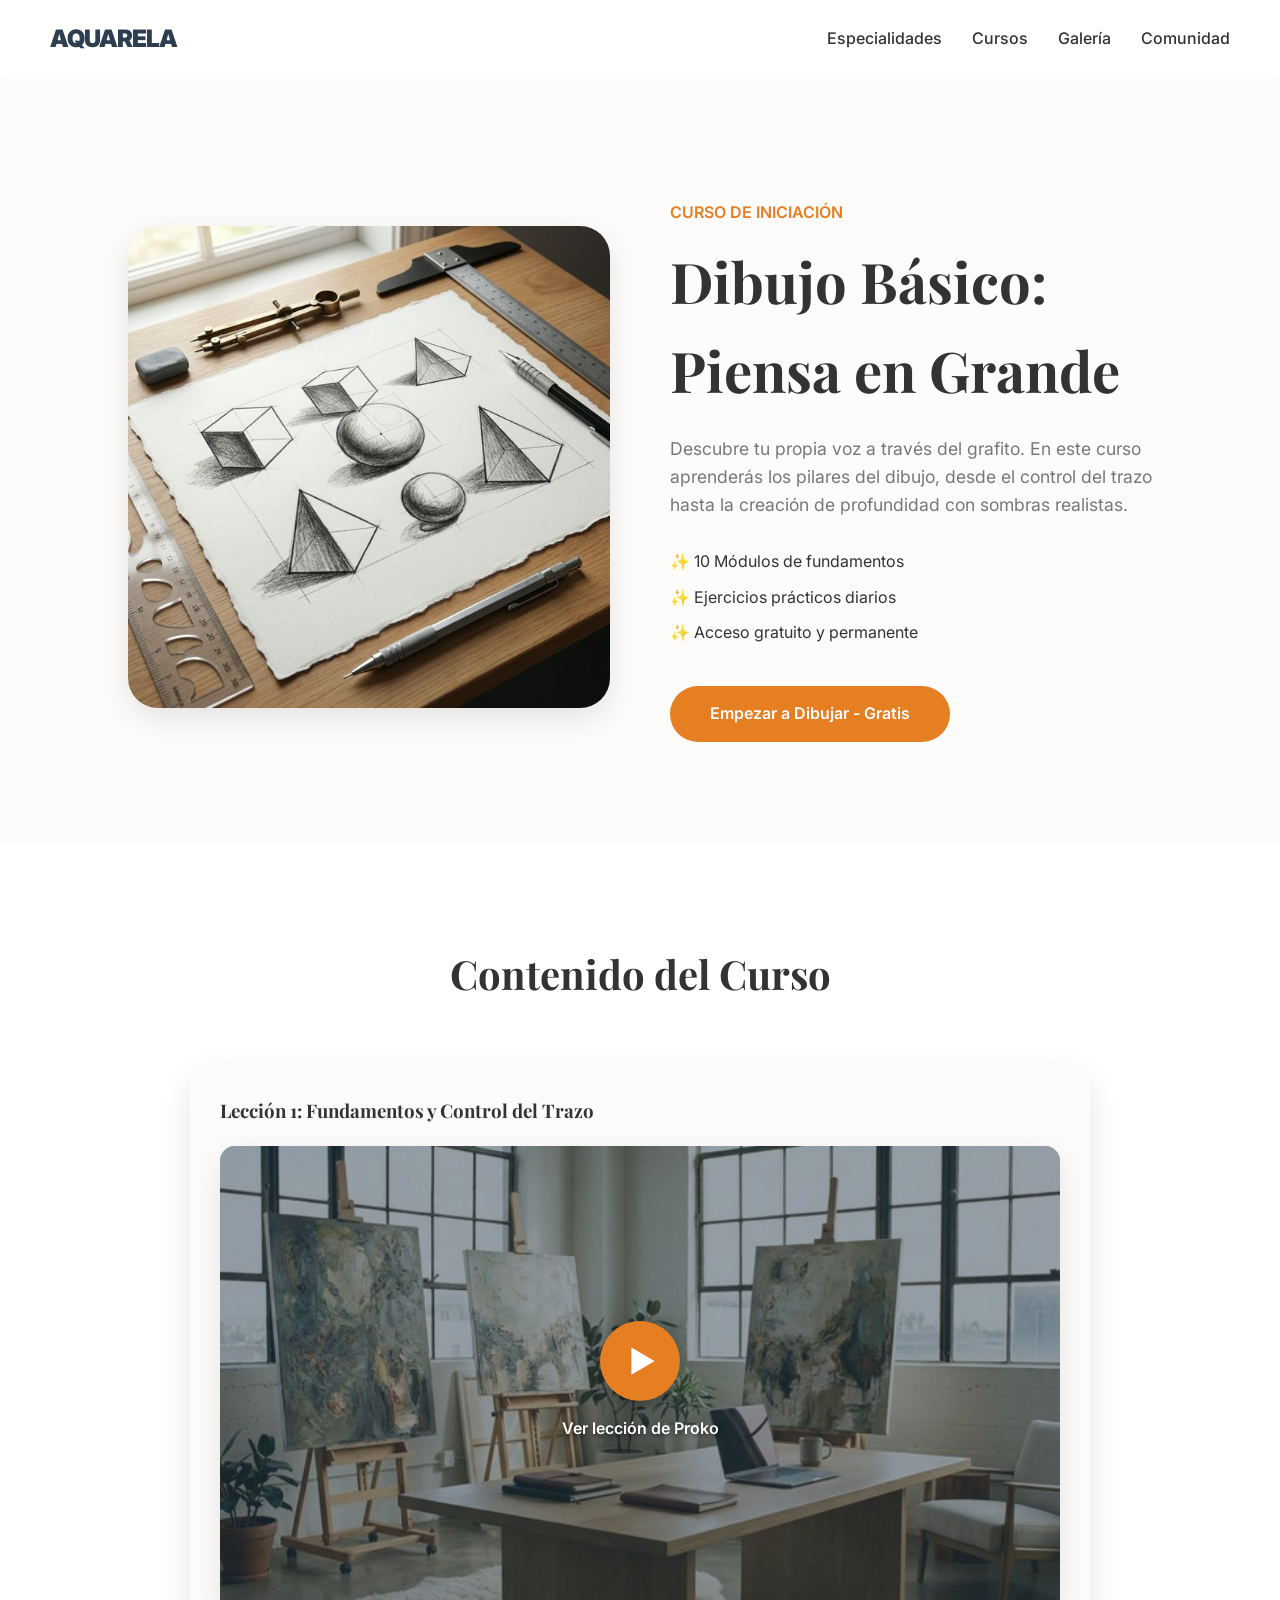
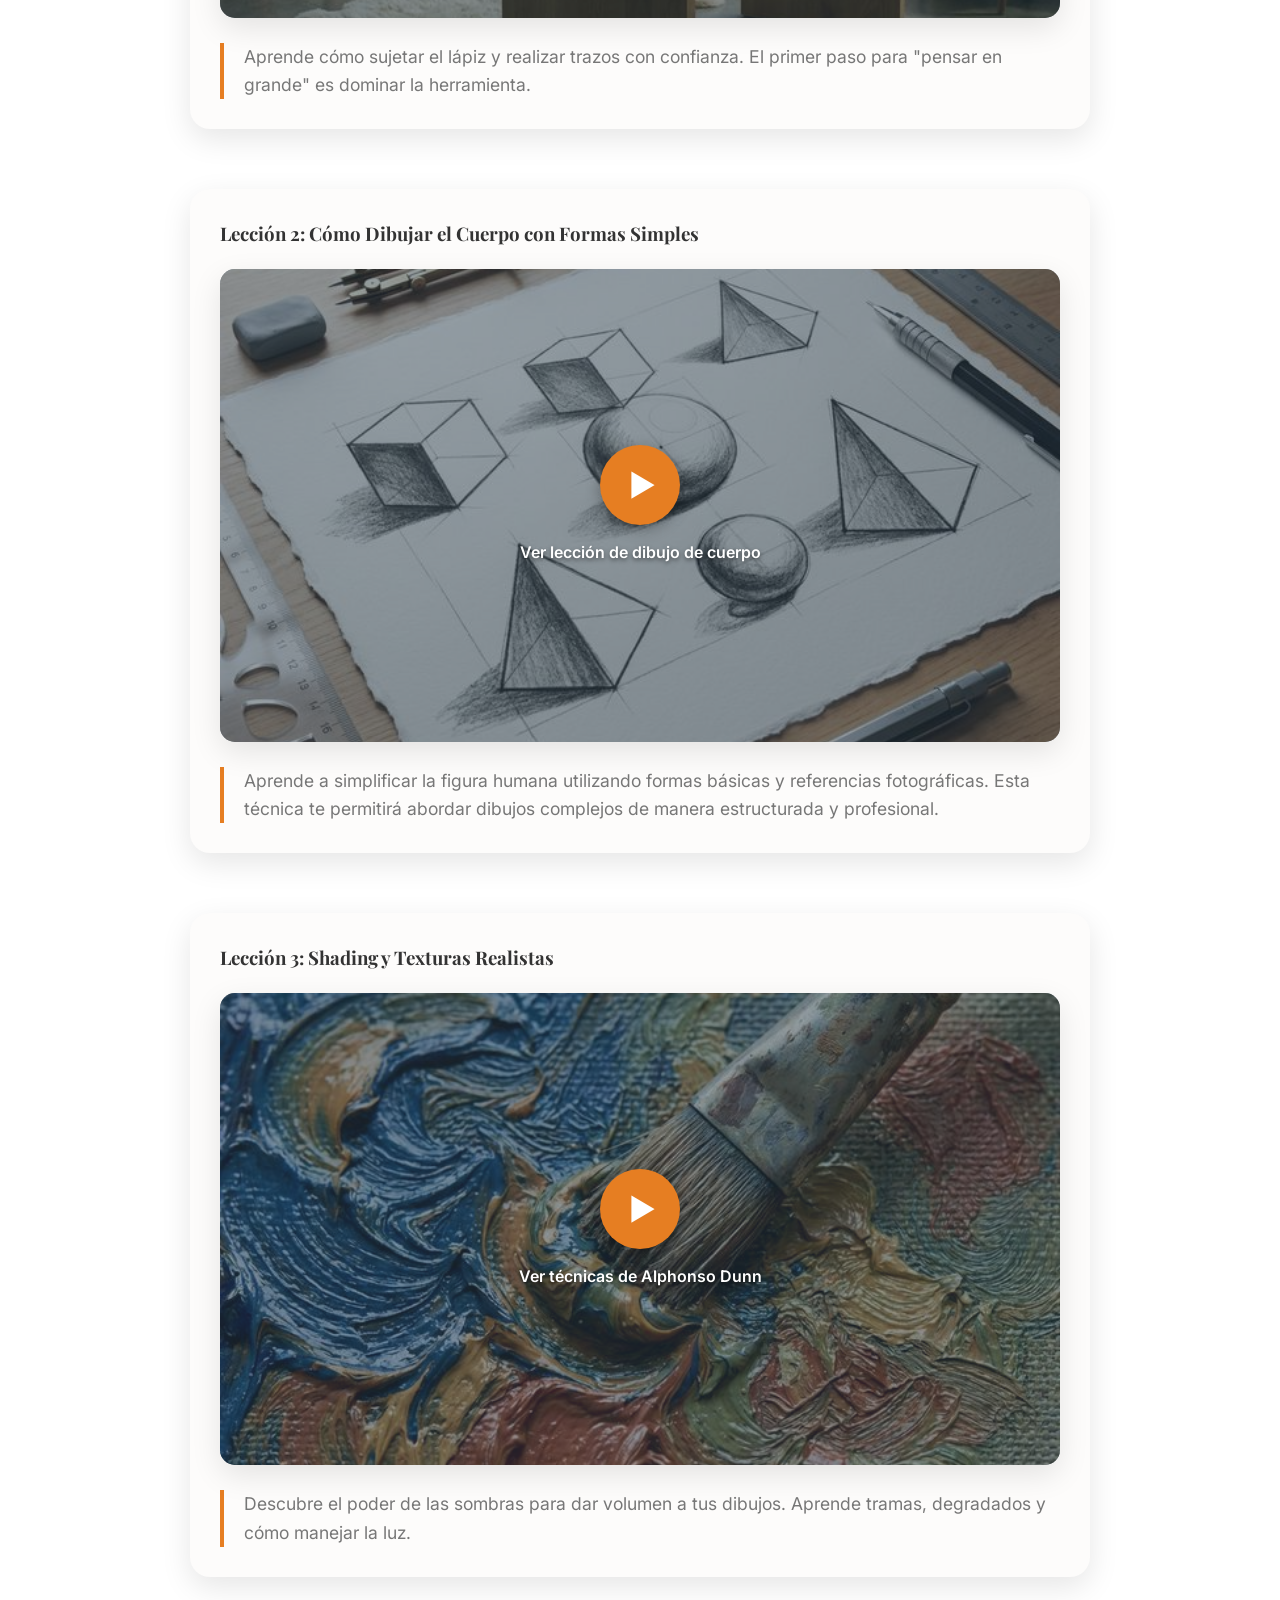
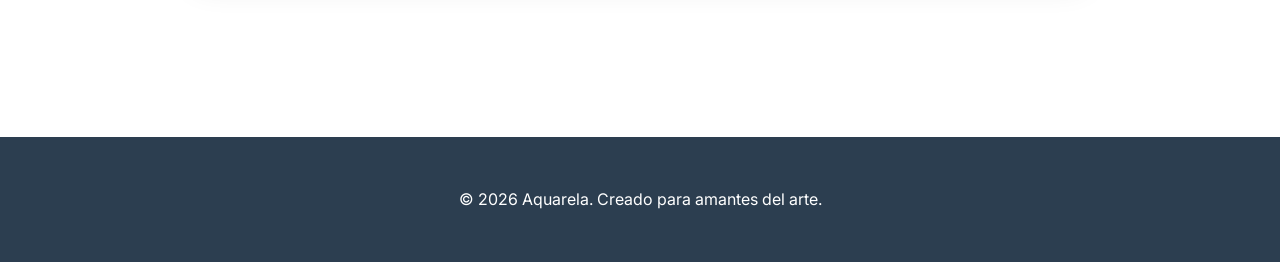
==== courses/drawing.html @ 371cc71f "initial commit" ====
<!DOCTYPE html>
<html lang="es">

<head>
    <meta charset="UTF-8">
    <meta name="viewport" content="width=device-width, initial-scale=1.0">
    <title>Curso de Dibujo Básico - Aquarela</title>
    <link rel="preconnect" href="https://fonts.googleapis.com">
    <link rel="preconnect" href="https://fonts.gstatic.com" crossorigin>
    <link
        href="https://fonts.googleapis.com/css2?family=Inter:wght@300;400;500;600;700&family=Playfair+Display:ital,wght@0,700;1,700&display=swap"
        rel="stylesheet">
    <link rel="stylesheet" href="../styles.css">
</head>

<body>

    <header id="main-header" class="scrolled">
        <a href="../index.html" class="logo">AQUARELA</a>
        <nav>
            <ul>
                <li><a href="../index.html#especialidades">Especialidades</a></li>
                <li><a href="index.html">Cursos</a></li>
                <li><a href="../index.html#galeria">Galería</a></li>
                <li><a href="../index.html#comunidad">Comunidad</a></li>
            </ul>
        </nav>
    </header>

    <main style="margin-top: 100px;">
        <section class="section">
            <div style="display: grid; grid-template-columns: 1fr 1fr; gap: 60px; align-items: center;">
                <div class="reveal active">
                    <img src="../assets/basic_drawing_preview_1771701369915.png" alt="Dibujo Básico"
                        style="width: 100%; border-radius: 30px; box-shadow: var(--shadow);">
                </div>
                <div class="reveal active">
                    <span style="color: var(--accent-color); font-weight: 600; text-transform: uppercase;">Curso de
                        Iniciación</span>
                    <h1 style="font-size: 3.5rem; margin: 10px 0 20px;">Dibujo Básico: Piensa en Grande</h1>
                    <p style="font-size: 1.1rem; color: var(--light-text); margin-bottom: 30px;">
                        Descubre tu propia voz a través del grafito. En este curso aprenderás los pilares del dibujo,
                        desde el control del trazo hasta la creación de profundidad con sombras realistas.
                    </p>
                    <ul style="list-style: none; margin-bottom: 40px;">
                        <li style="margin-bottom: 10px;">✨ 10 Módulos de fundamentos</li>
                        <li style="margin-bottom: 10px;">✨ Ejercicios prácticos diarios</li>
                        <li style="margin-bottom: 10px;">✨ Acceso gratuito y permanente</li>
                    </ul>
                    <a href="#contenido" class="cta-button">Empezar a Dibujar - Gratis</a>
                </div>
            </div>
        </section>

        <section id="contenido" class="section" style="background: white;">
            <h2 class="section-title">Contenido del Curso</h2>

            <div style="max-width: 900px; margin: 0 auto;">
                <!-- Lección 1 -->
                <div
                    style="margin-bottom: 60px; padding: 30px; background: #fdfcfb; border-radius: 20px; box-shadow: var(--shadow);">
                    <h3 style="margin-bottom: 20px;">Lección 1: Fundamentos y Control del Trazo</h3>
                    <a href="https://www.youtube.com/watch?v=tx5kJvI14Jg" target="_blank"
                        style="text-decoration: none; display: block;">
                        <div
                            style="width: 100%; aspect-ratio: 16/9; margin-bottom: 25px; border-radius: 15px; overflow: hidden; box-shadow: var(--shadow); background: #2c3e50; position: relative; display: flex; align-items: center; justify-content: center; color: white;">
                            <img src="../assets/art_hero_studio_1771701043403.png" alt="Miniatura Lección 1"
                                style="position: absolute; width: 100%; height: 100%; object-fit: cover; opacity: 0.5;">
                            <div style="z-index: 10; text-align: center;">
                                <div
                                    style="width: 80px; height: 80px; background: var(--accent-color); border-radius: 50%; display: flex; align-items: center; justify-content: center; margin: 0 auto 15px; transition: var(--transition); box-shadow: 0 4px 15px rgba(0,0,0,0.3);">
                                    <span style="font-size: 30px; margin-left: 5px;">▶</span>
                                </div>
                                <p style="font-weight: 600; text-shadow: 0 2px 4px rgba(0,0,0,0.5);">Ver lección de
                                    Proko</p>
                            </div>
                        </div>
                    </a>
                    <p
                        style="color: var(--light-text); font-size: 1.1rem; border-left: 4px solid var(--accent-color); padding-left: 20px;">
                        Aprende cómo sujetar el lápiz y realizar trazos con confianza. El primer paso para "pensar en
                        grande" es dominar la herramienta.
                    </p>
                </div>

                <!-- Lección 2 -->
                <div
                    style="margin-bottom: 60px; padding: 30px; background: #fdfcfb; border-radius: 20px; box-shadow: var(--shadow);">
                    <h3 style="margin-bottom: 20px;">Lección 2: Cómo Dibujar el Cuerpo con Formas Simples</h3>
                    <a href="https://www.youtube.com/watch?v=EdrBrMxY47k" target="_blank"
                        style="text-decoration: none; display: block;">
                        <div
                            style="width: 100%; aspect-ratio: 16/9; margin-bottom: 25px; border-radius: 15px; overflow: hidden; box-shadow: var(--shadow); background: #2c3e50; position: relative; display: flex; align-items: center; justify-content: center; color: white;">
                            <img src="../assets/basic_drawing_preview_1771701369915.png" alt="Miniatura Lección 2"
                                style="position: absolute; width: 100%; height: 100%; object-fit: cover; opacity: 0.5;">
                            <div style="z-index: 10; text-align: center;">
                                <div
                                    style="width: 80px; height: 80px; background: var(--accent-color); border-radius: 50%; display: flex; align-items: center; justify-content: center; margin: 0 auto 15px; transition: var(--transition); box-shadow: 0 4px 15px rgba(0,0,0,0.3);">
                                    <span style="font-size: 30px; margin-left: 5px;">▶</span>
                                </div>
                                <p style="font-weight: 600; text-shadow: 0 2px 4px rgba(0,0,0,0.5);">Ver lección de
                                    dibujo de cuerpo</p>
                            </div>
                        </div>
                    </a>
                    <p
                        style="color: var(--light-text); font-size: 1.1rem; border-left: 4px solid var(--accent-color); padding-left: 20px;">
                        Aprende a simplificar la figura humana utilizando formas básicas y referencias fotográficas.
                        Esta técnica te permitirá abordar dibujos complejos de manera estructurada y profesional.
                    </p>
                </div>

                <!-- Lección 3 -->
                <div
                    style="margin-bottom: 60px; padding: 30px; background: #fdfcfb; border-radius: 20px; box-shadow: var(--shadow);">
                    <h3 style="margin-bottom: 20px;">Lección 3: Shading y Texturas Realistas</h3>
                    <a href="https://www.youtube.com/watch?v=2lUL-3TvzxU" target="_blank"
                        style="text-decoration: none; display: block;">
                        <div
                            style="width: 100%; aspect-ratio: 16/9; margin-bottom: 25px; border-radius: 15px; overflow: hidden; box-shadow: var(--shadow); background: #2c3e50; position: relative; display: flex; align-items: center; justify-content: center; color: white;">
                            <img src="../assets/traditional_painting_preview_1771701074046.png"
                                alt="Miniatura Lección 3"
                                style="position: absolute; width: 100%; height: 100%; object-fit: cover; opacity: 0.5;">
                            <div style="z-index: 10; text-align: center;">
                                <div
                                    style="width: 80px; height: 80px; background: var(--accent-color); border-radius: 50%; display: flex; align-items: center; justify-content: center; margin: 0 auto 15px; transition: var(--transition); box-shadow: 0 4px 15px rgba(0,0,0,0.3);">
                                    <span style="font-size: 30px; margin-left: 5px;">▶</span>
                                </div>
                                <p style="font-weight: 600; text-shadow: 0 2px 4px rgba(0,0,0,0.5);">Ver técnicas de
                                    Alphonso Dunn</p>
                            </div>
                        </div>
                    </a>
                    <p
                        style="color: var(--light-text); font-size: 1.1rem; border-left: 4px solid var(--accent-color); padding-left: 20px;">
                        Descubre el poder de las sombras para dar volumen a tus dibujos. Aprende tramas, degradados y
                        cómo manejar la luz.
                    </p>
                </div>
            </div>
        </section>
    </main>

    <footer>
        <p>&copy; 2026 Aquarela. Creado para amantes del arte.</p>
    </footer>

    <script src="../script.js"></script>
</body>

</html>
---- styles.css ----
:root {
    --primary-color: #2c3e50;
    --secondary-color: #d35400;
    --accent-color: #e67e22;
    --bg-color: #fdfcfb;
    --text-color: #333;
    --light-text: #777;
    --glass-bg: rgba(255, 255, 255, 0.8);
    --shadow: 0 10px 30px rgba(0, 0, 0, 0.1);
    --transition: all 0.4s cubic-bezier(0.165, 0.84, 0.44, 1);
}

* {
    margin: 0;
    padding: 0;
    box-sizing: border-box;
}

body {
    font-family: 'Inter', sans-serif;
    background-color: var(--bg-color);
    color: var(--text-color);
    line-height: 1.6;
    overflow-x: hidden;
}

h1,
h2,
h3 {
    font-family: 'Playfair Display', serif;
    font-weight: 700;
}

/* Glassmorphism Header */
header {
    position: fixed;
    top: 0;
    width: 100%;
    padding: 20px 50px;
    display: flex;
    justify-content: space-between;
    align-items: center;
    background: var(--glass-bg);
    backdrop-filter: blur(10px);
    z-index: 1000;
    border-bottom: 1px solid rgba(255, 255, 255, 0.3);
    transition: var(--transition);
}

header.scrolled {
    padding: 10px 50px;
    background: rgba(255, 255, 255, 0.95);
    box-shadow: 0 2px 10px rgba(0, 0, 0, 0.05);
}

.logo {
    font-size: 1.5rem;
    font-weight: 900;
    color: var(--primary-color);
    text-decoration: none;
    letter-spacing: -1px;
}

nav ul {
    display: flex;
    list-style: none;
}

nav ul li {
    margin-left: 30px;
}

nav ul li a {
    text-decoration: none;
    color: var(--text-color);
    font-weight: 500;
    transition: var(--transition);
}

nav ul li a:hover {
    color: var(--accent-color);
}

/* Hero Section */
.hero {
    height: 100vh;
    display: flex;
    align-items: center;
    justify-content: center;
    text-align: center;
    position: relative;
    padding: 0 20px;
    background: linear-gradient(rgba(0, 0, 0, 0.4), rgba(0, 0, 0, 0.4)), url('art_hero_studio_1771701043403.png');
    background-size: cover;
    background-position: center;
    color: white;
}

.hero-content h1 {
    font-size: 4.5rem;
    margin-bottom: 20px;
    animation: fadeInUp 1s ease-out;
}

.hero-content p {
    font-size: 1.2rem;
    max-width: 600px;
    margin: 0 auto 30px;
    animation: fadeInUp 1.2s ease-out;
}

.cta-button {
    padding: 15px 40px;
    background-color: var(--accent-color);
    color: white;
    text-decoration: none;
    border-radius: 50px;
    font-weight: 600;
    transition: var(--transition);
    display: inline-block;
    animation: fadeInUp 1.4s ease-out;
}

.cta-button:hover {
    transform: translateY(-5px);
    box-shadow: 0 10px 20px rgba(230, 126, 34, 0.4);
}

/* Grid Sections */
.section {
    padding: 100px 10%;
}

.section-title {
    text-align: center;
    font-size: 2.5rem;
    margin-bottom: 60px;
}

.art-categories {
    display: grid;
    grid-template-columns: repeat(auto-fit, minmax(300px, 1fr));
    gap: 40px;
}

.category-card {
    background: white;
    border-radius: 20px;
    overflow: hidden;
    box-shadow: var(--shadow);
    transition: var(--transition);
    cursor: pointer;
}

.category-card:hover {
    transform: translateY(-10px);
}

.category-card img {
    width: 100%;
    height: 250px;
    object-fit: cover;
}

.category-info {
    padding: 30px;
}

.category-info h3 {
    margin-bottom: 15px;
}

/* Gallery */
.gallery-grid {
    display: grid;
    grid-template-columns: repeat(auto-fill, minmax(300px, 1fr));
    gap: 30px;
    padding: 20px 0;
}

.gallery-item {
    position: relative;
    border-radius: 20px;
    overflow: hidden;
    aspect-ratio: 4/3;
    box-shadow: var(--shadow);
    transition: var(--transition);
}

.gallery-item img {
    width: 100%;
    height: 100%;
    object-fit: cover;
    transition: var(--transition);
}

.gallery-item:hover {
    transform: translateY(-10px);
}

.gallery-item:hover img {
    transform: scale(1.05);
}

.gallery-overlay {
    position: absolute;
    bottom: 0;
    left: 0;
    right: 0;
    padding: 30px;
    background: linear-gradient(transparent, rgba(0, 0, 0, 0.7));
    color: white;
    opacity: 0;
    transition: var(--transition);
}

.gallery-item:hover .gallery-overlay {
    opacity: 1;
}

/* Animations */
@keyframes fadeInUp {
    from {
        opacity: 0;
        transform: translateY(30px);
    }

    to {
        opacity: 1;
        transform: translateY(0);
    }
}

.reveal {
    opacity: 0;
    transform: translateY(50px);
    transition: all 0.8s ease-out;
}

.reveal.active {
    opacity: 1;
    transform: translateY(0);
}

/* Footer */
footer {
    padding: 50px;
    background: var(--primary-color);
    color: white;
    text-align: center;
}
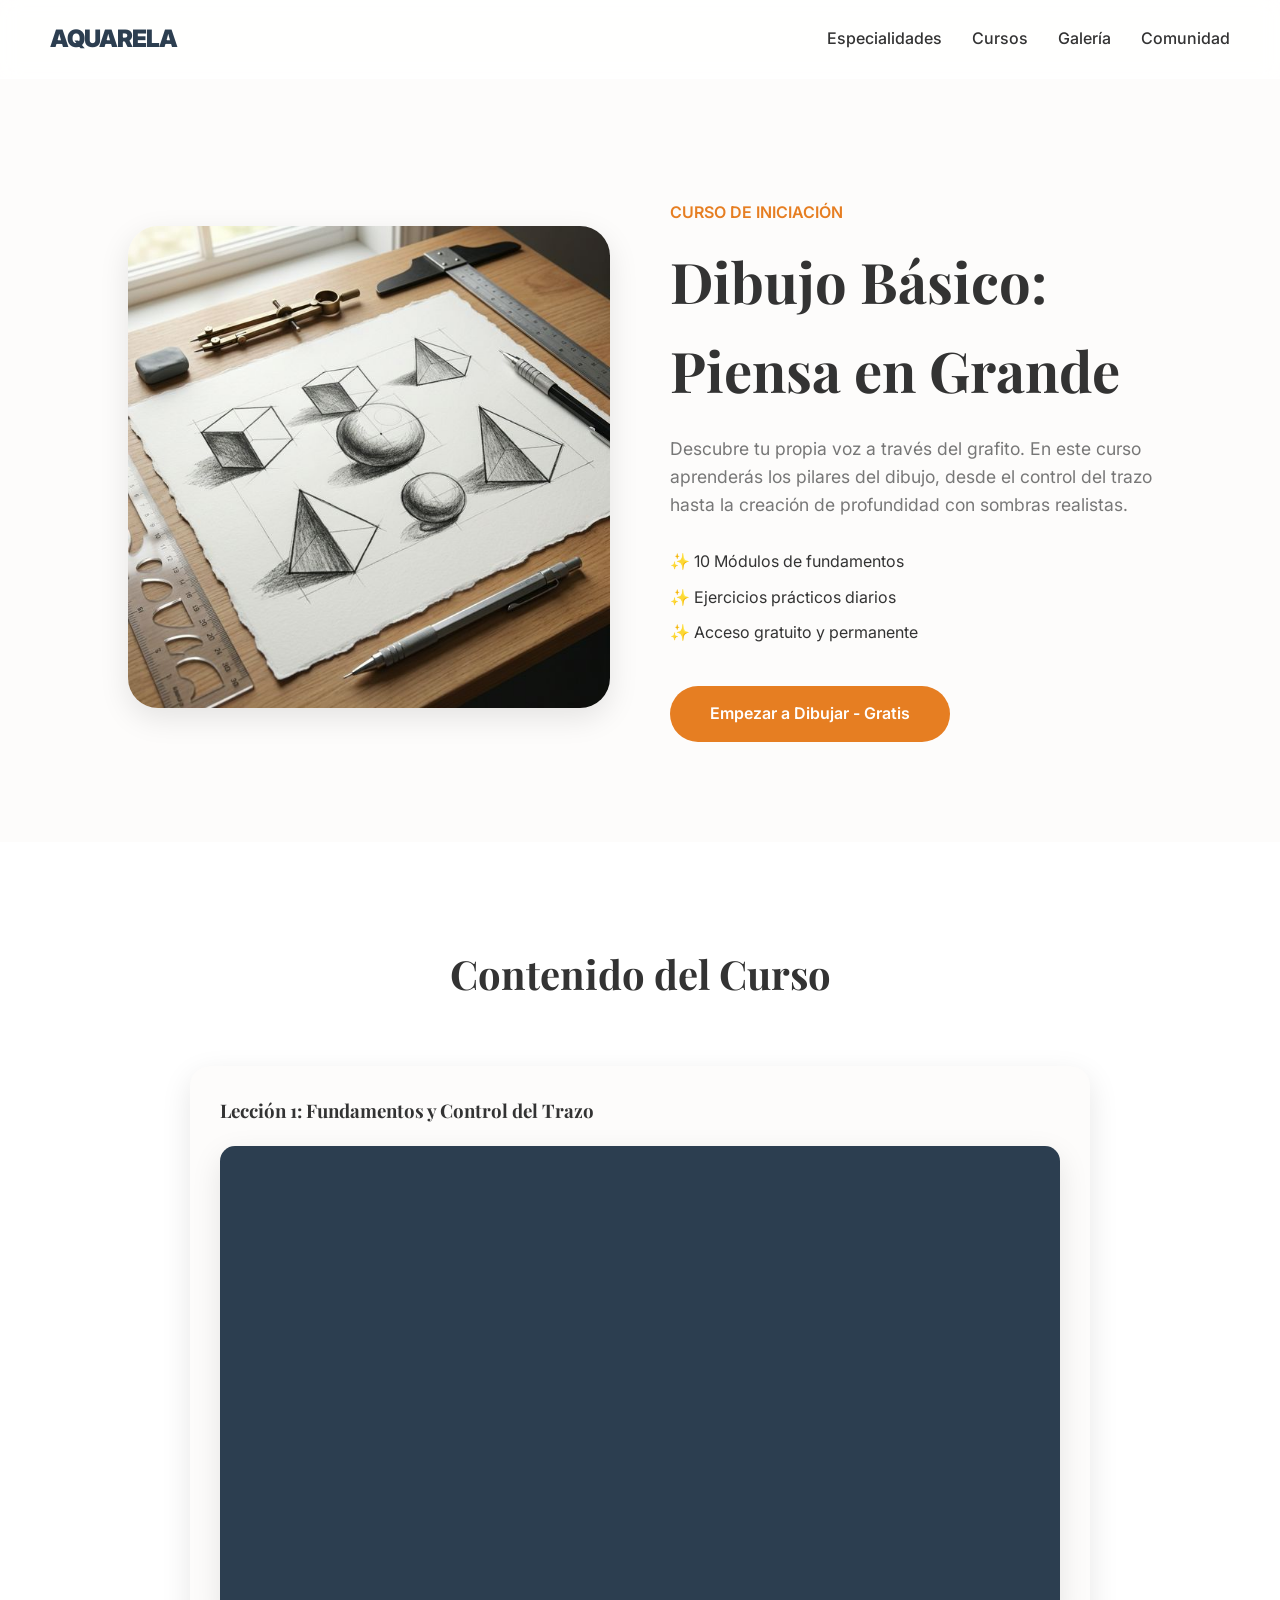
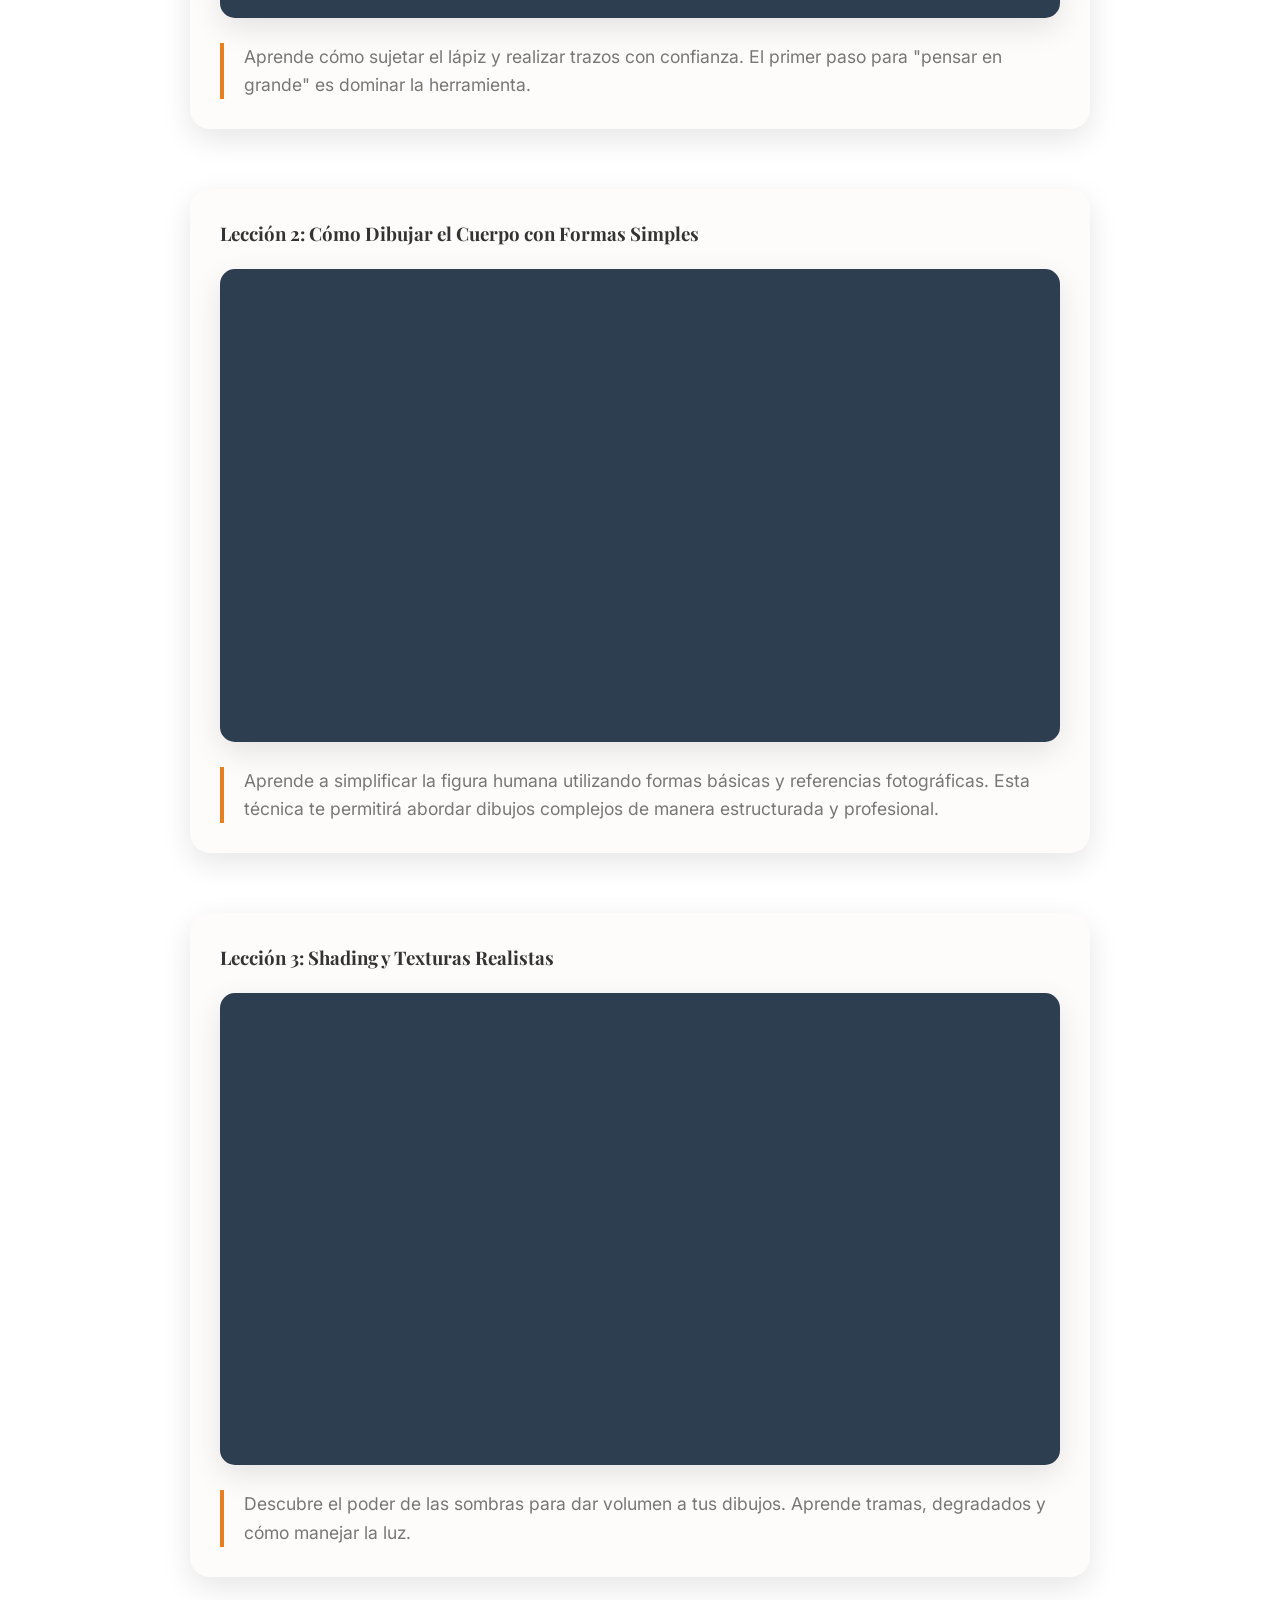
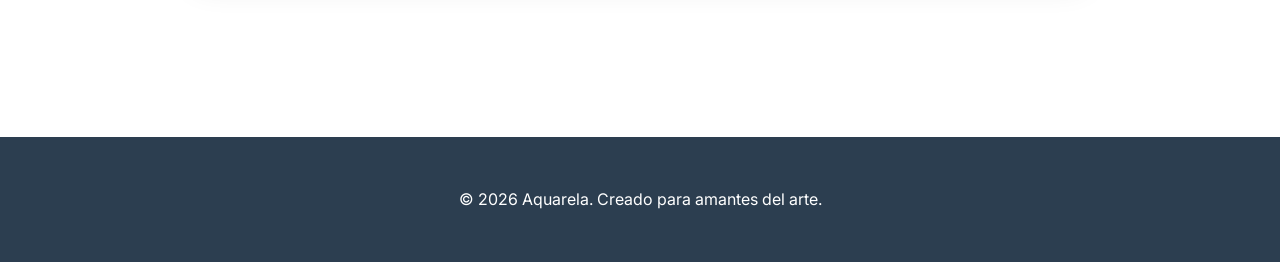
==== commit 5f6fbf1f: "updated embeds" ====
--- a/courses/drawing.html
+++ b/courses/drawing.html
@@ -60,22 +60,13 @@
                 <div
                     style="margin-bottom: 60px; padding: 30px; background: #fdfcfb; border-radius: 20px; box-shadow: var(--shadow);">
                     <h3 style="margin-bottom: 20px;">Lección 1: Fundamentos y Control del Trazo</h3>
-                    <a href="https://www.youtube.com/watch?v=tx5kJvI14Jg" target="_blank"
-                        style="text-decoration: none; display: block;">
-                        <div
-                            style="width: 100%; aspect-ratio: 16/9; margin-bottom: 25px; border-radius: 15px; overflow: hidden; box-shadow: var(--shadow); background: #2c3e50; position: relative; display: flex; align-items: center; justify-content: center; color: white;">
-                            <img src="../assets/art_hero_studio_1771701043403.png" alt="Miniatura Lección 1"
-                                style="position: absolute; width: 100%; height: 100%; object-fit: cover; opacity: 0.5;">
-                            <div style="z-index: 10; text-align: center;">
-                                <div
-                                    style="width: 80px; height: 80px; background: var(--accent-color); border-radius: 50%; display: flex; align-items: center; justify-content: center; margin: 0 auto 15px; transition: var(--transition); box-shadow: 0 4px 15px rgba(0,0,0,0.3);">
-                                    <span style="font-size: 30px; margin-left: 5px;">▶</span>
-                                </div>
-                                <p style="font-weight: 600; text-shadow: 0 2px 4px rgba(0,0,0,0.5);">Ver lección de
-                                    Proko</p>
-                            </div>
-                        </div>
-                    </a>
+                    <div
+                        style="width: 100%; aspect-ratio: 16/9; margin-bottom: 25px; border-radius: 15px; overflow: hidden; box-shadow: var(--shadow); background: #2c3e50;">
+                        <iframe width="100%" height="100%" src="https://www.youtube.com/embed/tx5kJvI14Jg"
+                            title="YouTube video player" frameborder="0"
+                            allow="accelerometer; autoplay; clipboard-write; encrypted-media; gyroscope; picture-in-picture; web-share"
+                            allowfullscreen></iframe>
+                    </div>
                     <p
                         style="color: var(--light-text); font-size: 1.1rem; border-left: 4px solid var(--accent-color); padding-left: 20px;">
                         Aprende cómo sujetar el lápiz y realizar trazos con confianza. El primer paso para "pensar en
@@ -87,22 +78,13 @@
                 <div
                     style="margin-bottom: 60px; padding: 30px; background: #fdfcfb; border-radius: 20px; box-shadow: var(--shadow);">
                     <h3 style="margin-bottom: 20px;">Lección 2: Cómo Dibujar el Cuerpo con Formas Simples</h3>
-                    <a href="https://www.youtube.com/watch?v=EdrBrMxY47k" target="_blank"
-                        style="text-decoration: none; display: block;">
-                        <div
-                            style="width: 100%; aspect-ratio: 16/9; margin-bottom: 25px; border-radius: 15px; overflow: hidden; box-shadow: var(--shadow); background: #2c3e50; position: relative; display: flex; align-items: center; justify-content: center; color: white;">
-                            <img src="../assets/basic_drawing_preview_1771701369915.png" alt="Miniatura Lección 2"
-                                style="position: absolute; width: 100%; height: 100%; object-fit: cover; opacity: 0.5;">
-                            <div style="z-index: 10; text-align: center;">
-                                <div
-                                    style="width: 80px; height: 80px; background: var(--accent-color); border-radius: 50%; display: flex; align-items: center; justify-content: center; margin: 0 auto 15px; transition: var(--transition); box-shadow: 0 4px 15px rgba(0,0,0,0.3);">
-                                    <span style="font-size: 30px; margin-left: 5px;">▶</span>
-                                </div>
-                                <p style="font-weight: 600; text-shadow: 0 2px 4px rgba(0,0,0,0.5);">Ver lección de
-                                    dibujo de cuerpo</p>
-                            </div>
-                        </div>
-                    </a>
+                    <div
+                        style="width: 100%; aspect-ratio: 16/9; margin-bottom: 25px; border-radius: 15px; overflow: hidden; box-shadow: var(--shadow); background: #2c3e50;">
+                        <iframe width="100%" height="100%" src="https://www.youtube.com/embed/EdrBrMxY47k"
+                            title="YouTube video player" frameborder="0"
+                            allow="accelerometer; autoplay; clipboard-write; encrypted-media; gyroscope; picture-in-picture; web-share"
+                            allowfullscreen></iframe>
+                    </div>
                     <p
                         style="color: var(--light-text); font-size: 1.1rem; border-left: 4px solid var(--accent-color); padding-left: 20px;">
                         Aprende a simplificar la figura humana utilizando formas básicas y referencias fotográficas.
@@ -114,23 +96,13 @@
                 <div
                     style="margin-bottom: 60px; padding: 30px; background: #fdfcfb; border-radius: 20px; box-shadow: var(--shadow);">
                     <h3 style="margin-bottom: 20px;">Lección 3: Shading y Texturas Realistas</h3>
-                    <a href="https://www.youtube.com/watch?v=2lUL-3TvzxU" target="_blank"
-                        style="text-decoration: none; display: block;">
-                        <div
-                            style="width: 100%; aspect-ratio: 16/9; margin-bottom: 25px; border-radius: 15px; overflow: hidden; box-shadow: var(--shadow); background: #2c3e50; position: relative; display: flex; align-items: center; justify-content: center; color: white;">
-                            <img src="../assets/traditional_painting_preview_1771701074046.png"
-                                alt="Miniatura Lección 3"
-                                style="position: absolute; width: 100%; height: 100%; object-fit: cover; opacity: 0.5;">
-                            <div style="z-index: 10; text-align: center;">
-                                <div
-                                    style="width: 80px; height: 80px; background: var(--accent-color); border-radius: 50%; display: flex; align-items: center; justify-content: center; margin: 0 auto 15px; transition: var(--transition); box-shadow: 0 4px 15px rgba(0,0,0,0.3);">
-                                    <span style="font-size: 30px; margin-left: 5px;">▶</span>
-                                </div>
-                                <p style="font-weight: 600; text-shadow: 0 2px 4px rgba(0,0,0,0.5);">Ver técnicas de
-                                    Alphonso Dunn</p>
-                            </div>
-                        </div>
-                    </a>
+                    <div
+                        style="width: 100%; aspect-ratio: 16/9; margin-bottom: 25px; border-radius: 15px; overflow: hidden; box-shadow: var(--shadow); background: #2c3e50;">
+                        <iframe width="100%" height="100%" src="https://www.youtube.com/embed/2lUL-3TvzxU"
+                            title="YouTube video player" frameborder="0"
+                            allow="accelerometer; autoplay; clipboard-write; encrypted-media; gyroscope; picture-in-picture; web-share"
+                            allowfullscreen></iframe>
+                    </div>
                     <p
                         style="color: var(--light-text); font-size: 1.1rem; border-left: 4px solid var(--accent-color); padding-left: 20px;">
                         Descubre el poder de las sombras para dar volumen a tus dibujos. Aprende tramas, degradados y
